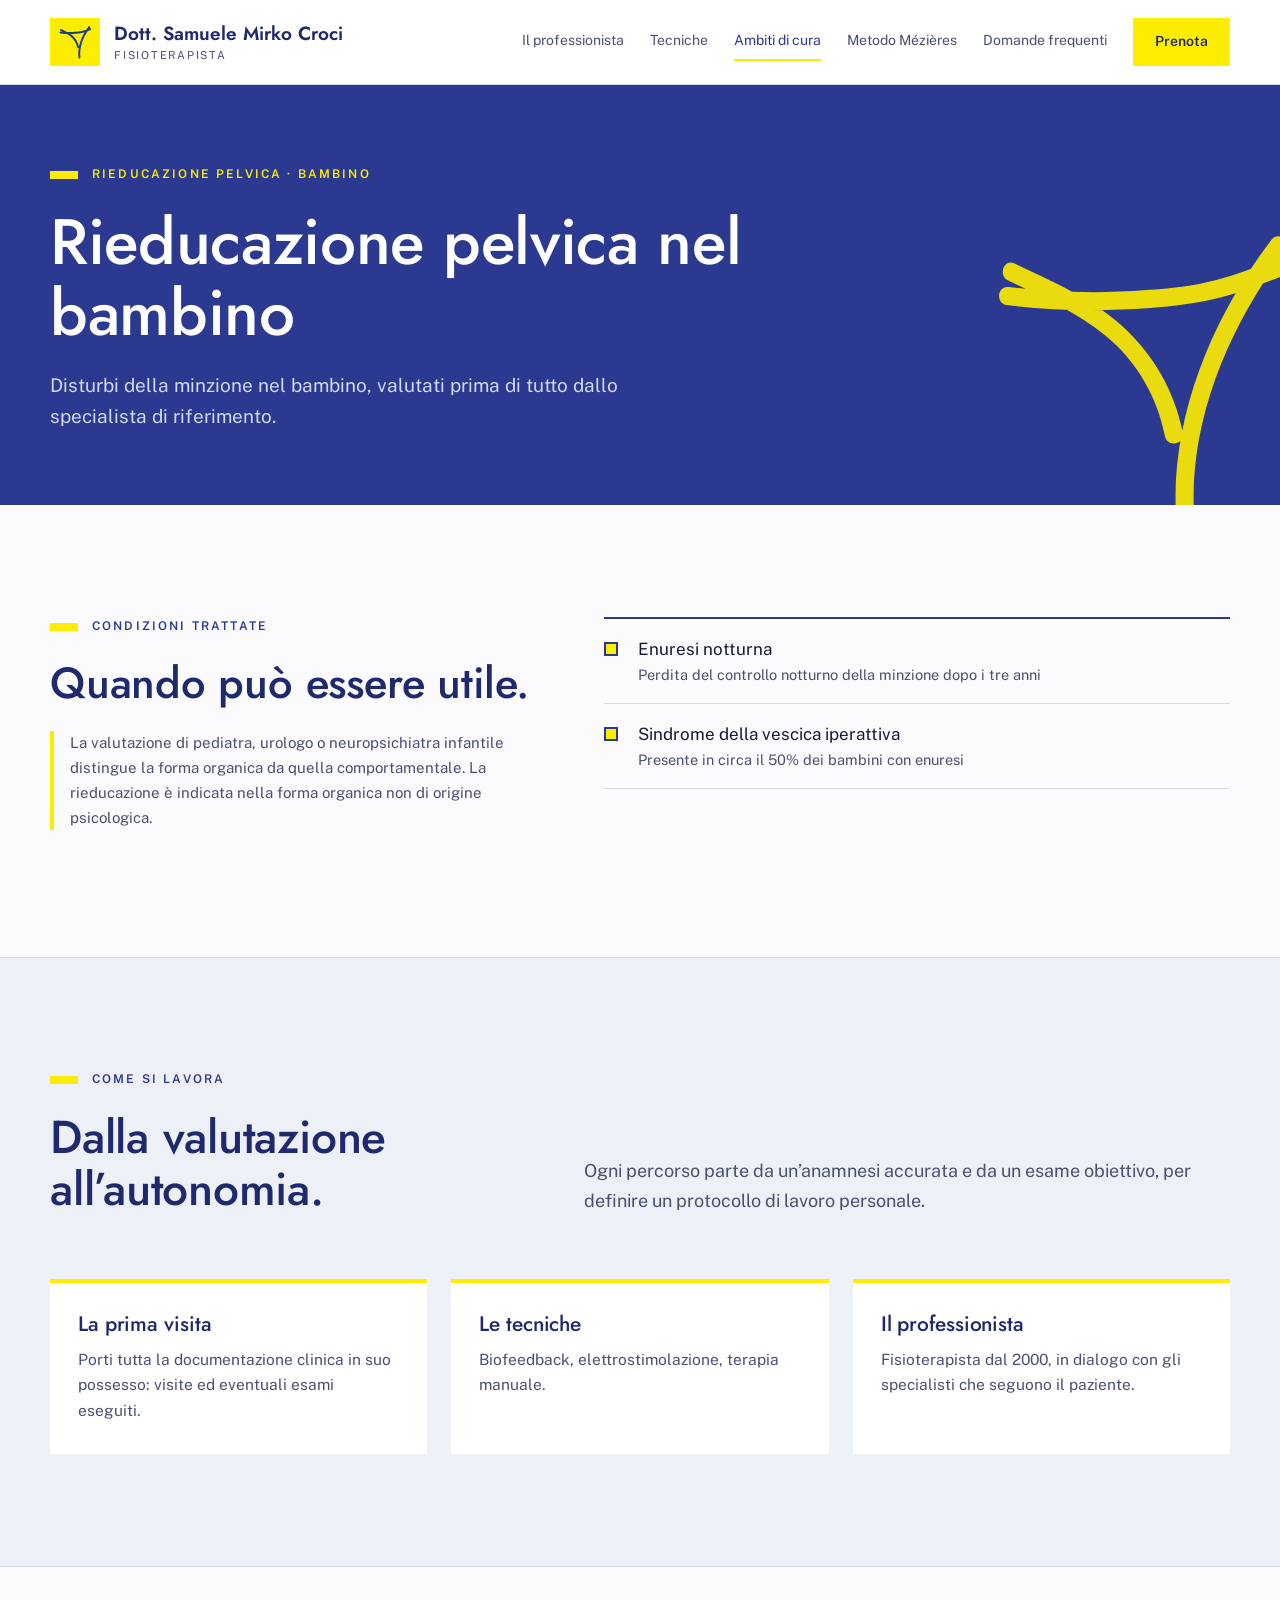
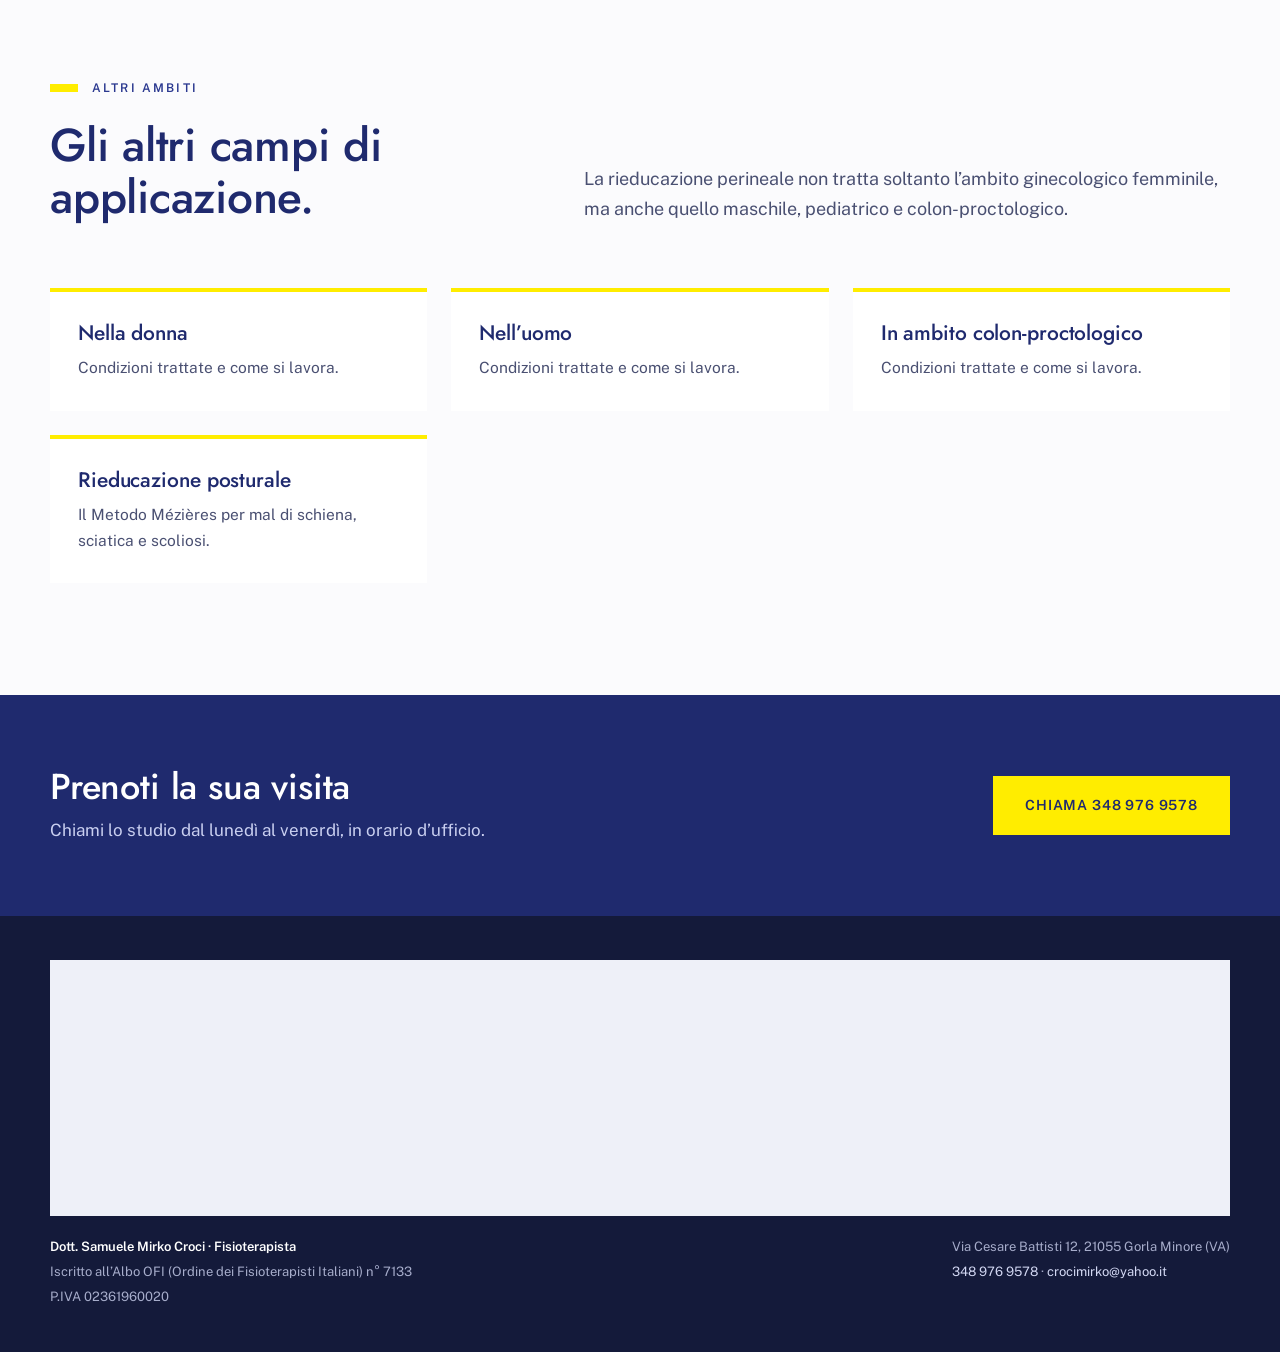
==== bambino.html @ db23eed6 "Pagine dedicate, home più leggera, mappa nel footer - Home breve con schede verso le pagine di ogni " ====
<!doctype html>
<html lang="it">
<head>
<meta charset="utf-8">
<meta name="viewport" content="width=device-width, initial-scale=1">
<title>Rieducazione pelvica nel bambino · Dott. Samuele Mirko Croci, Gorla Minore (VA)</title>
<meta name="description" content="Rieducazione pelvica in età pediatrica a Gorla Minore (VA): enuresi notturna e sindrome della vescica iperattiva, dopo la valutazione dello specialista. Dott. Samuele Mirko Croci.">
<link rel="icon" href="img/logo.svg" type="image/svg+xml">
<link rel="preconnect" href="https://fonts.googleapis.com">
<link rel="preconnect" href="https://fonts.gstatic.com" crossorigin>
<link href="https://fonts.googleapis.com/css2?family=Jost:wght@400;500;600&family=Public+Sans:wght@400;500;600&display=swap" rel="stylesheet">
<link rel="stylesheet" href="style.css">
</head>
<body>

<header class="site">
  <div class="wrap">
    <a class="brand" href="index.html">
      <img src="img/logo.svg" alt="" width="50" height="48">
      <span><strong>Dott. Samuele Mirko Croci</strong><small>Fisioterapista</small></span>
    </a>
    <button class="burger" aria-label="Menu" aria-expanded="false" aria-controls="nav"><span></span><span></span><span></span></button>
    <nav class="main" id="nav">
      <a href="il-professionista.html">Il professionista</a>
      <a href="tecniche.html">Tecniche</a>
      <a href="index.html#ambiti" aria-current="page">Ambiti di cura</a>
      <a href="mezieres.html">Metodo Mézières</a>
      <a href="index.html#faq">Domande frequenti</a>
      <a class="cta" href="index.html#contatti">Prenota</a>
    </nav>
  </div>
</header>

<main>

<div class="page-hero">
  <div class="wrap">
    <div class="eyebrow">Rieducazione pelvica · Bambino</div>
    <h1>Rieducazione pelvica nel bambino</h1>
    <p>Disturbi della minzione nel bambino, valutati prima di tutto dallo specialista di riferimento.</p>
  </div>
  <svg class="mark" viewBox="28 22 134 138" aria-hidden="true"><use href="img/logo-mark.svg#m"/></svg>
</div>

<section>
  <div class="wrap">
    <div class="split">
      <div>
        <div class="eyebrow">Condizioni trattate</div>
        <h2>Quando può essere utile.</h2>
      <p class="note-box">La valutazione di pediatra, urologo o neuropsichiatra infantile distingue la forma organica da quella comportamentale. La rieducazione è indicata nella forma organica non di origine psicologica.</p>
      </div>
      <ul class="list-check">
        <li>Enuresi notturna<span>Perdita del controllo notturno della minzione dopo i tre anni</span></li>
        <li>Sindrome della vescica iperattiva<span>Presente in circa il 50% dei bambini con enuresi</span></li>
      </ul>
    </div>
  </div>
</section>

<section class="band">
  <div class="wrap">
    <div class="sec-head">
      <div>
        <div class="eyebrow">Come si lavora</div>
        <h2>Dalla valutazione all’autonomia.</h2>
      </div>
      <p>Ogni percorso parte da un’anamnesi accurata e da un esame obiettivo, per definire un protocollo di lavoro personale.</p>
    </div>
    <div class="cards">
      <a class="card card--link" href="index.html#faq"><h3>La prima visita</h3><p>Porti tutta la documentazione clinica in suo possesso: visite ed eventuali esami eseguiti.</p></a>
      <a class="card card--link" href="tecniche.html"><h3>Le tecniche</h3><p>Biofeedback, elettrostimolazione, terapia manuale.</p></a>
      <a class="card card--link" href="il-professionista.html"><h3>Il professionista</h3><p>Fisioterapista dal 2000, in dialogo con gli specialisti che seguono il paziente.</p></a>
    </div>
  </div>
</section>

<section>
  <div class="wrap">
    <div class="sec-head">
      <div>
        <div class="eyebrow">Altri ambiti</div>
        <h2>Gli altri campi di applicazione.</h2>
      </div>
      <p>La rieducazione perineale non tratta soltanto l’ambito ginecologico femminile, ma anche quello maschile, pediatrico e colon-proctologico.</p>
    </div>
    <div class="cards">
      <a class="card card--link" href="donna.html"><h3>Nella donna</h3><p>Condizioni trattate e come si lavora.</p></a><a class="card card--link" href="uomo.html"><h3>Nell’uomo</h3><p>Condizioni trattate e come si lavora.</p></a><a class="card card--link" href="colon-proctologia.html"><h3>In ambito colon-proctologico</h3><p>Condizioni trattate e come si lavora.</p></a>
      <a class="card card--link" href="mezieres.html"><h3>Rieducazione posturale</h3><p>Il Metodo Mézières per mal di schiena, sciatica e scoliosi.</p></a>
    </div>
  </div>
</section>

<div class="cta-band">
  <div class="wrap">
    <div>
      <h2>Prenoti la sua visita</h2>
      <p>Chiami lo studio dal lunedì al venerdì, in orario d’ufficio.</p>
    </div>
    <a class="btn yellow" href="tel:+393489769578">Chiama 348 976 9578</a>
  </div>
</div>

</main>

<footer>
  <div class="wrap">
    <div class="footer-map">
      <iframe title="Mappa dello studio del Dott. Croci, Via Cesare Battisti 12, Gorla Minore" src="https://maps.google.com/maps?q=Via%20Cesare%20Battisti%2012%2C%2021055%20Gorla%20Minore%20VA&amp;t=m&amp;z=16&amp;output=embed" loading="lazy" referrerpolicy="no-referrer-when-downgrade"></iframe>
    </div>
    <div class="legal">
      <strong>Dott. Samuele Mirko Croci · Fisioterapista</strong>
      <span>Iscritto all’Albo OFI (Ordine dei Fisioterapisti Italiani) n° 7133</span>
      <span>P.IVA 02361960020</span>
    </div>
    <div class="legal">
      <span>Via Cesare Battisti 12, 21055 Gorla Minore (VA)</span>
      <span><a href="tel:+393489769578">348 976 9578</a> · <a href="mailto:crocimirko@yahoo.it">crocimirko@yahoo.it</a></span>
    </div>
  </div>
</footer>

<script src="script.js"></script>
</body>
</html>
---- style.css ----
/* Palette ripresa dalla brochure e dal marchio del Dott. Croci */
:root {
  --ink: #141a3a;
  --ink-soft: #4a5072;
  --blue: #2b3990;
  --blue-deep: #1f2a6e;
  --navy: #1c3f7f;
  --mist: #eef0f8;
  --sky: #29a9e1;
  --yellow: #ffed00;
  --yellow-soft: #fff7a8;
  --paper: #fbfbfd;
  --white: #ffffff;
  --rule: #d6daea;
  --heading: "Jost", "Futura", "Century Gothic", sans-serif;
  --sans: "Public Sans", "Segoe UI", sans-serif;
  --wrap: 1180px;
}

*, *::before, *::after { box-sizing: border-box; border-radius: 0; }
html { scroll-behavior: smooth; scroll-padding-top: 96px; }
body {
  margin: 0;
  font-family: var(--sans);
  font-size: 17px;
  line-height: 1.65;
  color: var(--ink);
  background: var(--paper);
  -webkit-font-smoothing: antialiased;
}
img, svg { display: block; max-width: 100%; }
a { color: inherit; }
h1, h2, h3, h4 { font-family: var(--heading); font-weight: 500; line-height: 1.12; margin: 0; letter-spacing: -0.005em; }
p { margin: 0 0 1em; }
.wrap { width: min(var(--wrap), 100% - 48px); margin-inline: auto; }

.eyebrow {
  font-size: 12px;
  font-weight: 600;
  letter-spacing: 0.18em;
  text-transform: uppercase;
  color: var(--blue);
  display: flex;
  align-items: center;
  gap: 14px;
  margin-bottom: 22px;
}
.eyebrow::before { content: ""; width: 28px; height: 8px; background: var(--yellow); flex: none; }

/* Top bar */

/* Header */
header.site {
  position: sticky; top: 0; z-index: 50;
  background: var(--white);
  border-bottom: 1px solid var(--rule);
}
header.site .wrap { display: flex; align-items: center; justify-content: space-between; height: 84px; gap: 24px; }
.brand { text-decoration: none; display: flex; align-items: center; gap: 14px; }
.brand img { width: 50px; height: auto; flex: none; }
.brand > span { display: flex; flex-direction: column; line-height: 1.15; }
.brand strong { font-family: var(--heading); font-weight: 600; font-size: 19px; color: var(--blue-deep); }
.brand small { font-size: 11px; letter-spacing: 0.16em; text-transform: uppercase; color: var(--ink-soft); margin-top: 4px; }
nav.main { display: flex; align-items: center; gap: 26px; }
nav.main a { text-decoration: none; font-size: 14px; color: var(--ink-soft); padding: 6px 0; border-bottom: 2px solid transparent; transition: color .2s, border-color .2s; white-space: nowrap; }
nav.main a:hover, nav.main a[aria-current="page"] { color: var(--blue); border-color: var(--yellow); }
nav.main a.cta { background: var(--yellow); color: var(--blue-deep); font-weight: 600; padding: 12px 22px; border: 0; }
nav.main a.cta:hover { background: var(--blue); color: var(--white); }
.burger { display: none; background: none; border: 1px solid var(--blue); width: 44px; height: 44px; cursor: pointer; padding: 0; }
.burger span { display: block; width: 20px; height: 2px; background: var(--blue); margin: 5px auto; }

/* Hero */
.hero { padding: 96px 0 112px; }
.hero .grid { display: grid; grid-template-columns: 1.25fr 1fr; gap: 72px; align-items: end; }
.hero h1 { font-size: clamp(40px, 5.2vw, 70px); color: var(--blue-deep); margin-bottom: 30px; }
.hero h1 em { font-style: normal; background: linear-gradient(transparent 62%, var(--yellow) 62%, var(--yellow) 92%, transparent 92%); padding: 0 .08em; }
.hero .lead { font-size: 19px; color: var(--ink-soft); max-width: 560px; margin-bottom: 40px; }
.btns { display: flex; gap: 14px; flex-wrap: wrap; }
.btn {
  display: inline-block; text-decoration: none; font-size: 14px; font-weight: 600;
  letter-spacing: 0.06em; text-transform: uppercase;
  padding: 16px 30px; border: 2px solid var(--blue); transition: background .2s, color .2s, border-color .2s;
}
.btn.solid { background: var(--blue); color: var(--white); }
.btn.solid:hover { background: var(--blue-deep); border-color: var(--blue-deep); }
.btn.line { color: var(--blue); }
.btn.line:hover { background: var(--blue); color: var(--white); }
.btn.yellow { background: var(--yellow); border-color: var(--yellow); color: var(--blue-deep); }
.btn.yellow:hover { background: var(--white); border-color: var(--white); }

/* Copertina ispirata alla brochure: blu, marchio giallo, "PELVICA" spaziato */
.hero-card { background: var(--blue); color: var(--white); padding: 40px 40px 36px; position: relative; overflow: hidden; }
.hero-card .cover-title { font-family: var(--heading); font-weight: 400; font-size: 22px; letter-spacing: .32em; color: var(--white); margin: 0 0 2px; }
.hero-card .cover-title b { display: block; font-weight: 400; font-size: 34px; letter-spacing: .58em; color: var(--yellow); }
.hero-card .mark { width: 62%; margin: 22px 0 22px auto; color: var(--yellow); }
.hero-card h2 { font-size: 22px; margin-bottom: 8px; }
.hero-card p { font-size: 15px; color: #d3d8f3; margin: 0; }


/* Sections */
section { padding: 112px 0; }
.sec-head { display: grid; grid-template-columns: 1fr 1.4fr; gap: 72px; margin-bottom: 64px; align-items: end; }
.sec-head h2 { font-size: clamp(32px, 3.6vw, 48px); color: var(--blue-deep); }
.sec-head p { color: var(--ink-soft); margin: 0; font-size: 18px; }

/* About */
#medico { background: var(--white); border-top: 1px solid var(--rule); border-bottom: 1px solid var(--rule); }
.about { display: grid; grid-template-columns: 5fr 7fr; gap: 88px; }
.portrait { margin: 0; position: sticky; top: 120px; align-self: start; background: var(--blue); padding: 14px; }
.portrait img { width: 100%; height: auto; aspect-ratio: 4 / 5; object-fit: cover; object-position: 50% 18%; }
.portrait figcaption { padding: 18px 6px 6px; font-family: var(--heading); font-size: 20px; color: var(--white); line-height: 1.3; }
.portrait figcaption span { font-family: var(--sans); font-size: 11.5px; letter-spacing: .16em; text-transform: uppercase; color: var(--yellow); }
.about blockquote { margin: 0 0 36px; padding: 0 0 0 28px; border-left: 6px solid var(--yellow); font-family: var(--heading); font-size: 25px; line-height: 1.35; color: var(--blue-deep); }
.timeline { margin: 40px 0 0; padding: 0; list-style: none; border-top: 2px solid var(--blue); }
.timeline li { display: grid; grid-template-columns: 90px 1fr; gap: 24px; padding: 18px 0; border-bottom: 1px solid var(--rule); font-size: 15.5px; }
.timeline time { font-family: var(--heading); font-weight: 500; font-size: 20px; color: var(--blue); }
.timeline strong { font-weight: 600; color: var(--ink); }

/* Method */
.method { display: grid; grid-template-columns: repeat(3, 1fr); border-top: 2px solid var(--blue); }
.method article { padding: 36px 32px 40px; border-left: 1px solid var(--rule); border-bottom: 1px solid var(--rule); }
.method article:nth-child(3n+1) { border-left: 0; padding-left: 0; }
.method .no { font-family: var(--heading); font-size: 15px; font-weight: 600; color: var(--blue); letter-spacing: .1em; display: inline-block; margin-bottom: 36px; padding: 2px 8px; background: var(--yellow); }
.method h3 { font-size: 25px; color: var(--blue-deep); margin-bottom: 14px; }
.method p { font-size: 15.5px; color: var(--ink-soft); margin: 0; }
.method p a { color: var(--blue); }
.method .tag { display: inline-block; margin-top: 18px; font-size: 11.5px; letter-spacing: .12em; text-transform: uppercase; color: var(--blue); border: 1px solid var(--rule); padding: 4px 10px; }

/* Fields */
#ambiti { background: var(--mist); }
.tabs { display: flex; border-bottom: 1px solid rgba(255,255,255,.25); margin-bottom: 56px; flex-wrap: wrap; }
.tabs button { font: inherit; font-size: 14.5px; letter-spacing: .04em; background: none; color: #c3caef; border: 0; border-bottom: 3px solid transparent; padding: 16px 30px 16px 0; margin-right: 30px; cursor: pointer; margin-bottom: -1px; }
.tabs button:hover { color: var(--white); }
.tabs button[aria-selected="true"] { color: var(--white); border-bottom-color: var(--yellow); }
.panel { display: none; grid-template-columns: 1fr 1.5fr; gap: 72px; }
.panel.on { display: grid; }
.panel h3 { font-size: 34px; margin-bottom: 18px; color: var(--yellow); }
.panel .intro { color: #d3d8f3; font-size: 16.5px; }
.cond { list-style: none; padding: 0; margin: 0; columns: 2; column-gap: 40px; }
.cond li { break-inside: avoid; padding: 14px 0; border-top: 1px solid rgba(255,255,255,.2); font-size: 15.5px; }
.cond li span { display: block; font-size: 13.5px; color: #bcc4ec; margin-top: 2px; }
.note { margin-top: 26px; font-size: 14px; color: #d3d8f3; border-left: 4px solid var(--yellow); padding-left: 16px; }

/* Process */
.steps { display: grid; grid-template-columns: repeat(4, 1fr); gap: 0; counter-reset: s; }
.step { padding: 0 28px 0 0; position: relative; }
.step::before { counter-increment: s; content: "0" counter(s); display: block; font-family: var(--heading); font-weight: 500; font-size: 52px; color: var(--blue); line-height: 1; padding-bottom: 22px; border-bottom: 4px solid var(--yellow); margin-bottom: 22px; }
.step h3 { font-size: 22px; margin-bottom: 10px; color: var(--blue-deep); }
.step p { font-size: 15px; color: var(--ink-soft); margin: 0; }

/* FAQ */
#faq { background: var(--white); border-top: 1px solid var(--rule); }
.faq { border-top: 2px solid var(--blue); max-width: 900px; }
.faq details { border-bottom: 1px solid var(--rule); }
.faq summary { list-style: none; cursor: pointer; display: flex; justify-content: space-between; align-items: center; gap: 24px; padding: 24px 0; font-family: var(--heading); font-weight: 500; font-size: 21px; color: var(--blue-deep); }
.faq summary::-webkit-details-marker { display: none; }
.faq summary::after { content: "+"; flex: none; width: 34px; height: 34px; display: grid; place-items: center; background: var(--yellow); color: var(--blue-deep); font-size: 22px; line-height: 1; transition: transform .2s; }
.faq details[open] summary::after { content: "–"; }
.faq summary:hover { color: var(--blue); }
.faq .answer { padding: 0 0 26px; color: var(--ink-soft); max-width: 760px; }
.faq .answer p:last-child { margin: 0; }
.faq .answer a { color: var(--blue); font-weight: 600; }

/* Contacts */
#contatti { background: var(--mist); border-top: 1px solid var(--rule); }
.contact { display: grid; grid-template-columns: 1fr 1fr; gap: 0; background: var(--white); border: 1px solid var(--rule); }
.contact > div { padding: 56px 52px; }
.contact > div + div { background: var(--blue); color: var(--white); }
.contact h2 { font-size: 40px; color: var(--blue-deep); margin-bottom: 28px; }
.contact > div + div h3 { font-size: 24px; margin-bottom: 20px; color: var(--yellow); }
.dl { margin: 0; }
.dl div { padding: 16px 0; border-top: 1px solid var(--rule); display: grid; grid-template-columns: 120px 1fr; gap: 16px; }
.dl dt { font-size: 12px; letter-spacing: .14em; text-transform: uppercase; color: var(--blue); font-weight: 600; padding-top: 4px; }
.dl dd { margin: 0; }
.dl a { text-decoration: none; border-bottom: 2px solid var(--yellow); }
.contact > div + div p { color: #d3d8f3; font-size: 15.5px; }
.contact > div + div .btn { margin-top: 12px; }

/* Pagine interne */
.page-hero { background: var(--blue); color: var(--white); padding: 80px 0 72px; position: relative; overflow: hidden; }
.page-hero .eyebrow { color: var(--yellow); }
.page-hero h1 { font-size: clamp(38px, 5vw, 64px); margin-bottom: 20px; }
.page-hero p { max-width: 640px; font-size: 19px; color: #d3d8f3; margin: 0; }
.page-hero .wrap { position: relative; z-index: 1; }
.page-hero .mark { position: absolute; right: -40px; bottom: -60px; width: 340px; color: var(--yellow); opacity: .9; z-index: 0; }
/* the headline and lead stay clear of the mark, so they never run under it */
@media (min-width: 981px) { .page-hero h1, .page-hero p { max-width: calc(100% - 320px); } .page-hero p { max-width: min(640px, calc(100% - 320px)); } }
.split { display: grid; grid-template-columns: 1fr 1.3fr; gap: 72px; align-items: start; }
.split h2 { font-size: clamp(30px, 3.4vw, 44px); color: var(--blue-deep); }
.prose p { color: var(--ink-soft); }
.prose p strong { color: var(--ink); }
.list-check { list-style: none; padding: 0; margin: 0; border-top: 2px solid var(--blue); }
.list-check li { padding: 16px 0 16px 34px; border-bottom: 1px solid var(--rule); position: relative; }
.list-check li::before { content: ""; position: absolute; left: 0; top: 23px; width: 14px; height: 14px; background: var(--yellow); box-shadow: inset 0 0 0 2px var(--blue); }
.list-check li span { display: block; font-size: 14.5px; color: var(--ink-soft); }
.band { background: var(--mist); border-top: 1px solid var(--rule); border-bottom: 1px solid var(--rule); }
.cards { display: grid; grid-template-columns: repeat(3, 1fr); gap: 24px; }
.card { background: var(--white); border-top: 4px solid var(--yellow); padding: 30px 28px; }
.card h3 { font-size: 21px; color: var(--blue-deep); margin-bottom: 10px; }
.card p { font-size: 15.5px; color: var(--ink-soft); margin: 0; }
.cta-band { background: var(--blue-deep); color: var(--white); padding: 72px 0; }
.cta-band .wrap { display: flex; justify-content: space-between; align-items: center; gap: 32px; flex-wrap: wrap; }
.cta-band h2 { font-size: clamp(26px, 3vw, 36px); }
.cta-band p { color: #c9cff0; margin: 8px 0 0; }


footer { background: var(--ink); color: #a7adcb; padding: 44px 0; font-size: 13px; }
footer .wrap { display: flex; justify-content: space-between; gap: 20px 40px; flex-wrap: wrap; }
footer strong { color: var(--white); font-weight: 600; }
footer a { color: #d3d8f3; text-decoration: none; }
footer a:hover { color: var(--yellow); }
.footer-map { flex: 0 0 100%; width: 100%; min-width: 0; height: clamp(200px, 20vw, 280px); background: var(--mist); }
.footer-map iframe { width: 100%; height: 100%; border: 0; display: block; }
footer .legal { display: flex; flex-direction: column; gap: 4px; }

/* Responsive */
@media (max-width: 1100px) {
  .burger { display: block; }
  nav.main { display: none; position: absolute; top: 84px; left: 0; right: 0; background: var(--white); flex-direction: column; align-items: stretch; gap: 0; padding: 8px 24px 24px; border-bottom: 1px solid var(--rule); }
  nav.main.open { display: flex; }
  nav.main a { padding: 16px 0; border-bottom: 1px solid var(--rule); }
  nav.main a.cta { margin-top: 16px; text-align: center; }
}
@media (max-width: 980px) {
  section { padding: 80px 0; }
  .hero { padding: 56px 0 80px; }
  .hero .grid, .sec-head, .about, .panel, .contact, .split { grid-template-columns: 1fr; gap: 40px; }
  .sec-head { gap: 20px; }
  .method { grid-template-columns: 1fr 1fr; }
  .method article, .method article:nth-child(3n+1) { border-left: 1px solid var(--rule); padding-left: 32px; }
  .method article:nth-child(odd) { border-left: 0; padding-left: 0; }
  .steps { grid-template-columns: 1fr 1fr; row-gap: 48px; }
  .portrait { max-width: 420px; position: static; }
  .cards { grid-template-columns: 1fr; }
  .page-hero .mark { width: 220px; opacity: .35; }
}
@media (max-width: 760px) {
  body { font-size: 16px; }
    .brand img { width: 42px; }
  .brand strong { font-size: 16px; }
  .brand small { font-size: 10px; letter-spacing: .1em; }
  .method, .steps { grid-template-columns: 1fr; }
  .method article, .method article:nth-child(odd), .method article:nth-child(3n+1) { border-left: 0; padding-left: 0; padding-right: 0; }
  .cond { columns: 1; }
  .contact > div { padding: 36px 26px; }
  .dl div { grid-template-columns: 1fr; gap: 2px; }
  .timeline li { grid-template-columns: 64px 1fr; gap: 14px; }
  .hero-card { padding: 32px 26px; }
  .hero-card .cover-title { font-size: 18px; }
  .hero-card .cover-title b { font-size: 26px; letter-spacing: .4em; }
  .tabs button { margin-right: 18px; padding-right: 0; }
  .faq summary { font-size: 18px; }
    }

@media (max-width: 760px) { .footer-map { height: 220px; } }

/* Schede cliccabili verso le pagine dedicate */
.card--link { display: block; text-decoration: none; color: inherit; transition: transform .2s, box-shadow .2s; }
.card--link:hover { transform: translateY(-2px); box-shadow: 0 10px 28px rgba(26, 34, 96, .12); }
.card--link h3 { transition: color .2s; }
.card--link:hover h3 { color: var(--blue); }
.card .more { display: inline-block; margin-top: 16px; font-size: 14px; font-weight: 600; color: var(--blue); border-bottom: 2px solid var(--yellow); }
.link-more { font-weight: 600; color: var(--blue); text-decoration: none; border-bottom: 2px solid var(--yellow); }
.link-more:hover { color: var(--blue-deep); }
.steps-link { margin: 48px 0 0; }
.note-box { margin-top: 24px; font-size: 15px; color: var(--ink-soft); border-left: 4px solid var(--yellow); padding-left: 16px; }
.cards { grid-template-columns: repeat(3, 1fr); }
@media (max-width: 980px) { .cards { grid-template-columns: 1fr 1fr; } }
@media (max-width: 640px) { .cards { grid-template-columns: 1fr; } }

/* Foto dello studio */
.photo-frame { display: block; }
.photo-frame img { display: block; width: 100%; height: auto; }


/* Chi preferisce meno animazioni non vede scorrimenti morbidi né sollevamenti al passaggio */
@media (prefers-reduced-motion: reduce) { html { scroll-behavior: auto; } .card--link, .card--link h3, .btn { transition: none; } .card--link:hover { transform: none; } }
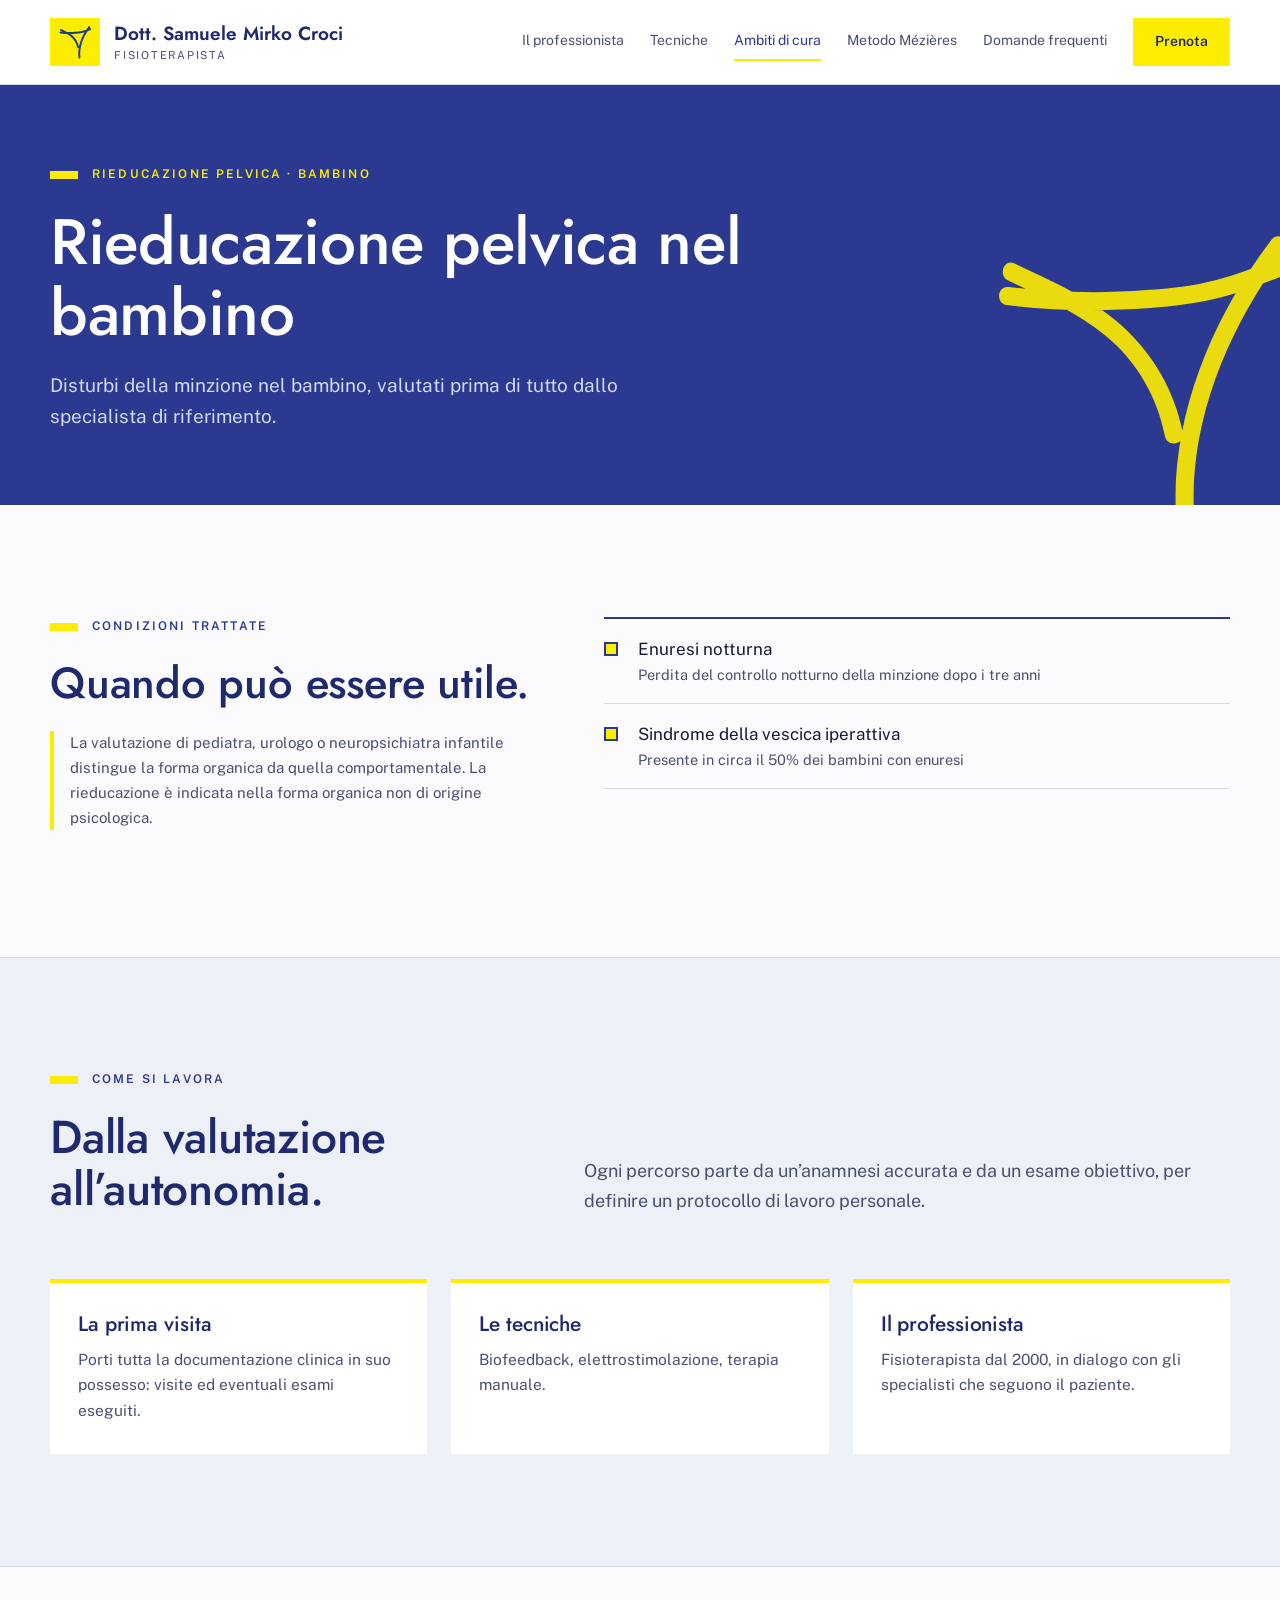
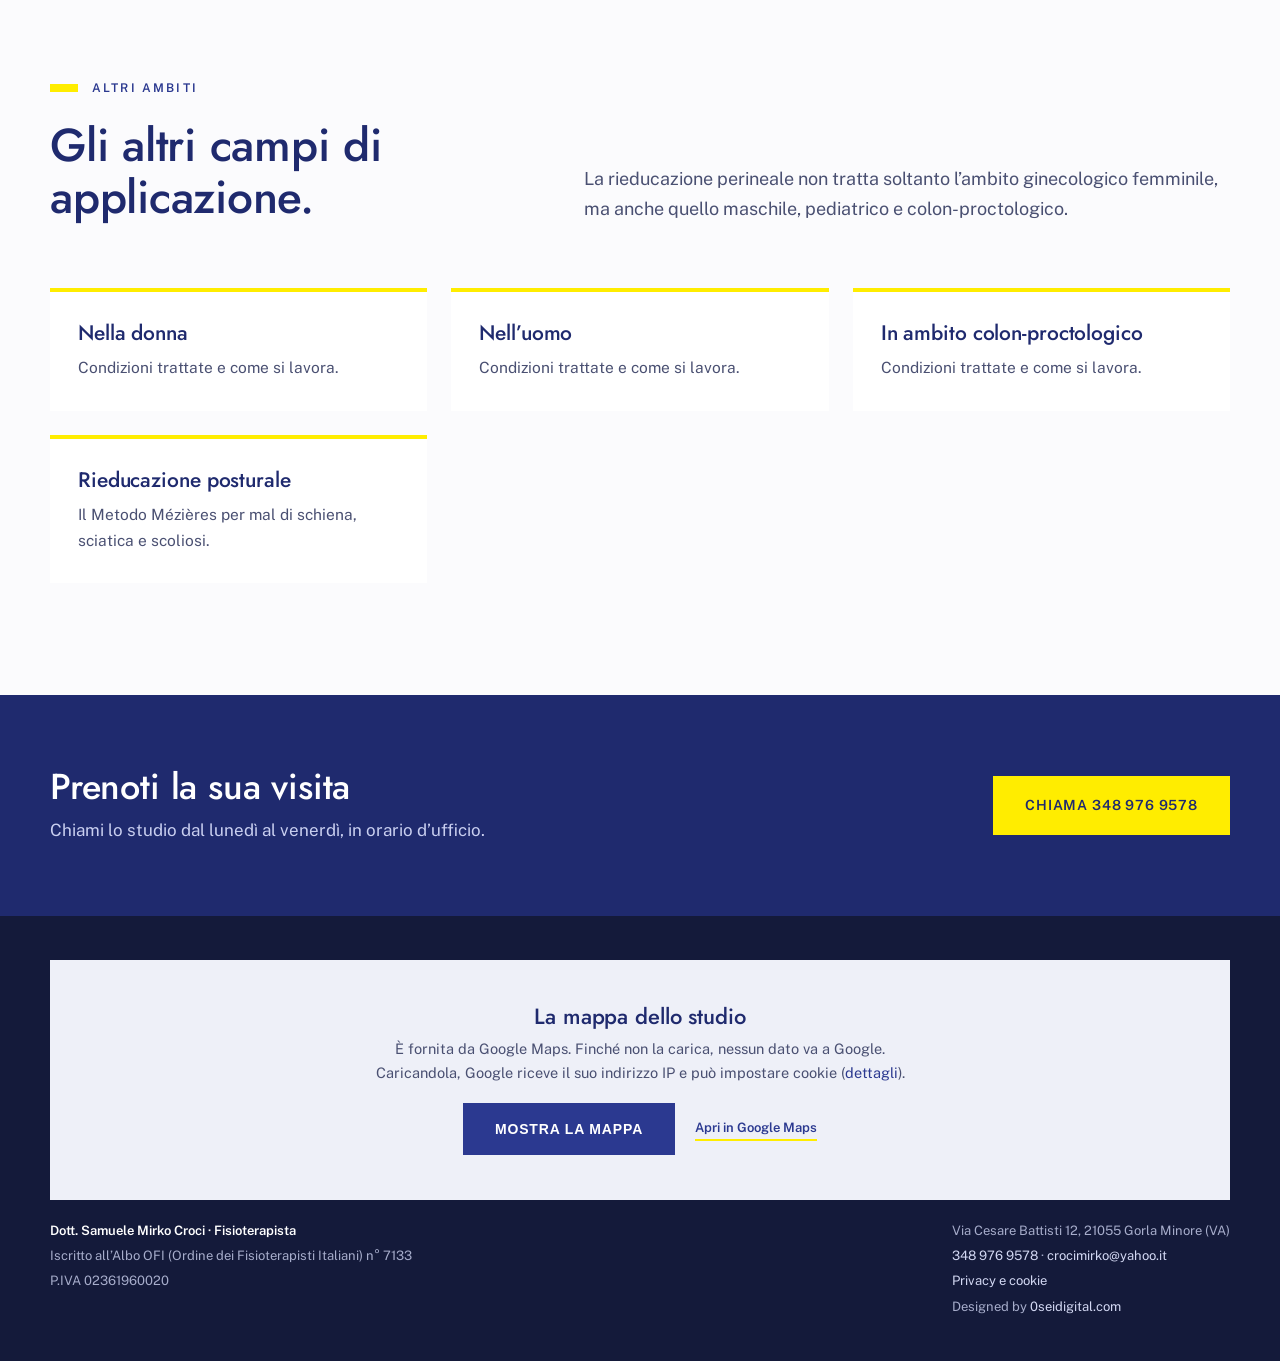
==== commit b6bab2c9: "Privacy e cookie, SEO, script di generazione e dist per Aruba - Pagina privacy e cookie; font ospita" ====
--- a/bambino.html
+++ b/bambino.html
@@ -3,12 +3,23 @@
 <head>
 <meta charset="utf-8">
 <meta name="viewport" content="width=device-width, initial-scale=1">
-<title>Rieducazione pelvica nel bambino · Dott. Samuele Mirko Croci, Gorla Minore (VA)</title>
-<meta name="description" content="Rieducazione pelvica in età pediatrica a Gorla Minore (VA): enuresi notturna e sindrome della vescica iperattiva, dopo la valutazione dello specialista. Dott. Samuele Mirko Croci.">
+<title>Rieducazione pelvica nel bambino | Dott. Croci, Gorla Minore</title>
+<meta name="description" content="Enuresi notturna e vescica iperattiva nel bambino: rieducazione pelvica dopo la valutazione dello specialista. Studio a Gorla Minore (VA).">
+<link rel="canonical" href="https://www.rieducazionepelvica.it/bambino.html">
+<meta property="og:type" content="website">
+<meta property="og:locale" content="it_IT">
+<meta property="og:site_name" content="Dott. Samuele Mirko Croci, fisioterapista">
+<meta property="og:title" content="Rieducazione pelvica nel bambino | Dott. Croci, Gorla Minore">
+<meta property="og:description" content="Enuresi notturna e vescica iperattiva nel bambino: rieducazione pelvica dopo la valutazione dello specialista. Studio a Gorla Minore (VA).">
+<meta property="og:url" content="https://www.rieducazionepelvica.it/bambino.html">
+<meta property="og:image" content="https://www.rieducazionepelvica.it/share.jpg">
+<meta property="og:image:width" content="1200">
+<meta property="og:image:height" content="630">
+<meta name="twitter:card" content="summary_large_image">
+<meta name="theme-color" content="#2b3990">
 <link rel="icon" href="img/logo.svg" type="image/svg+xml">
-<link rel="preconnect" href="https://fonts.googleapis.com">
-<link rel="preconnect" href="https://fonts.gstatic.com" crossorigin>
-<link href="https://fonts.googleapis.com/css2?family=Jost:wght@400;500;600&family=Public+Sans:wght@400;500;600&display=swap" rel="stylesheet">
+<link rel="preload" href="fonts/jost-latin-wght-normal.woff2" as="font" type="font/woff2" crossorigin>
+<link rel="preload" href="fonts/public-sans-latin-wght-normal.woff2" as="font" type="font/woff2" crossorigin>
 <link rel="stylesheet" href="style.css">
 </head>
 <body>
@@ -105,8 +116,15 @@
 
 <footer>
   <div class="wrap">
-    <div class="footer-map">
-      <iframe title="Mappa dello studio del Dott. Croci, Via Cesare Battisti 12, Gorla Minore" src="https://maps.google.com/maps?q=Via%20Cesare%20Battisti%2012%2C%2021055%20Gorla%20Minore%20VA&amp;t=m&amp;z=16&amp;output=embed" loading="lazy" referrerpolicy="no-referrer-when-downgrade"></iframe>
+    <div class="footer-map" id="map">
+      <div class="map-consent">
+        <h2>La mappa dello studio</h2>
+        <p>È fornita da Google Maps. Finché non la carica, nessun dato va a Google. Caricandola, Google riceve il suo indirizzo IP e può impostare cookie (<a href="privacy.html#cookie">dettagli</a>).</p>
+        <div class="map-actions">
+          <button class="btn solid" type="button" id="map-load" hidden>Mostra la mappa</button>
+          <a class="link-more" href="https://www.google.com/maps/search/?api=1&amp;query=Via+Cesare+Battisti+12,+21055+Gorla+Minore+VA" target="_blank" rel="noopener">Apri in Google Maps</a>
+        </div>
+      </div>
     </div>
     <div class="legal">
       <strong>Dott. Samuele Mirko Croci · Fisioterapista</strong>
@@ -116,6 +134,8 @@
     <div class="legal">
       <span>Via Cesare Battisti 12, 21055 Gorla Minore (VA)</span>
       <span><a href="tel:+393489769578">348 976 9578</a> · <a href="mailto:crocimirko@yahoo.it">crocimirko@yahoo.it</a></span>
+      <span><a href="privacy.html">Privacy e cookie</a></span>
+      <span>Designed by <a href="https://0seidigital.com" target="_blank" rel="noopener">0seidigital.com</a></span>
     </div>
   </div>
 </footer>
--- a/style.css
+++ b/style.css
@@ -1,3 +1,7 @@
+/* Font ospitati sul sito (licenza OFL, vedi fonts/): il browser del visitatore non contatta Google */
+@font-face { font-family: "Jost"; font-style: normal; font-weight: 100 900; font-display: swap; src: url("fonts/jost-latin-wght-normal.woff2") format("woff2"); unicode-range: U+0000-00FF, U+0131, U+0152-0153, U+02BB-02BC, U+02C6, U+02DA, U+02DC, U+0304, U+0308, U+0329, U+2000-206F, U+20AC, U+2122, U+2191, U+2193, U+2212, U+2215, U+FEFF, U+FFFD; }
+@font-face { font-family: "Public Sans"; font-style: normal; font-weight: 100 900; font-display: swap; src: url("fonts/public-sans-latin-wght-normal.woff2") format("woff2"); unicode-range: U+0000-00FF, U+0131, U+0152-0153, U+02BB-02BC, U+02C6, U+02DA, U+02DC, U+0304, U+0308, U+0329, U+2000-206F, U+20AC, U+2122, U+2191, U+2193, U+2212, U+2215, U+FEFF, U+FFFD; }
+
 /* Palette ripresa dalla brochure e dal marchio del Dott. Croci */
 :root {
   --ink: #141a3a;
@@ -209,7 +213,14 @@
 footer strong { color: var(--white); font-weight: 600; }
 footer a { color: #d3d8f3; text-decoration: none; }
 footer a:hover { color: var(--yellow); }
-.footer-map { flex: 0 0 100%; width: 100%; min-width: 0; height: clamp(200px, 20vw, 280px); background: var(--mist); }
+.footer-map { flex: 0 0 100%; width: 100%; min-width: 0; min-height: 240px; background: var(--mist); color: var(--ink); display: grid; place-items: center; padding: 32px 24px; text-align: center; }
+.footer-map .map-consent { max-width: 540px; }
+.footer-map h2 { font-size: 22px; color: var(--blue-deep); margin-bottom: 8px; }
+.footer-map p { font-size: 14.5px; color: var(--ink-soft); margin: 0 0 18px; }
+.footer-map a { color: var(--blue); }
+.footer-map .link-more { color: var(--blue); }
+.map-actions { display: flex; gap: 12px 20px; justify-content: center; align-items: center; flex-wrap: wrap; }
+.footer-map.is-loaded { display: block; padding: 0; height: clamp(240px, 28vw, 360px); }
 .footer-map iframe { width: 100%; height: 100%; border: 0; display: block; }
 footer .legal { display: flex; flex-direction: column; gap: 4px; }
 
@@ -252,7 +263,7 @@
   .faq summary { font-size: 18px; }
     }
 
-@media (max-width: 760px) { .footer-map { height: 220px; } }
+@media (max-width: 760px) { .footer-map.is-loaded { height: 300px; } }
 
 /* Schede cliccabili verso le pagine dedicate */
 .card--link { display: block; text-decoration: none; color: inherit; transition: transform .2s, box-shadow .2s; }
@@ -275,3 +286,13 @@
 
 /* Chi preferisce meno animazioni non vede scorrimenti morbidi né sollevamenti al passaggio */
 @media (prefers-reduced-motion: reduce) { html { scroll-behavior: auto; } .card--link, .card--link h3, .btn { transition: none; } .card--link:hover { transform: none; } }
+
+/* Pagina privacy */
+.legal-doc { max-width: 760px; }
+.legal-doc h2 { font-size: 26px; color: var(--blue-deep); margin: 44px 0 12px; }
+.legal-doc h2:first-child { margin-top: 0; }
+.legal-doc p, .legal-doc li { color: var(--ink-soft); }
+.legal-doc ul { padding-left: 20px; margin: 0 0 1em; }
+.legal-doc li { margin-bottom: 10px; }
+.legal-doc a { color: var(--blue); }
+.legal-doc__date { font-size: 14px; margin-top: 44px; }
